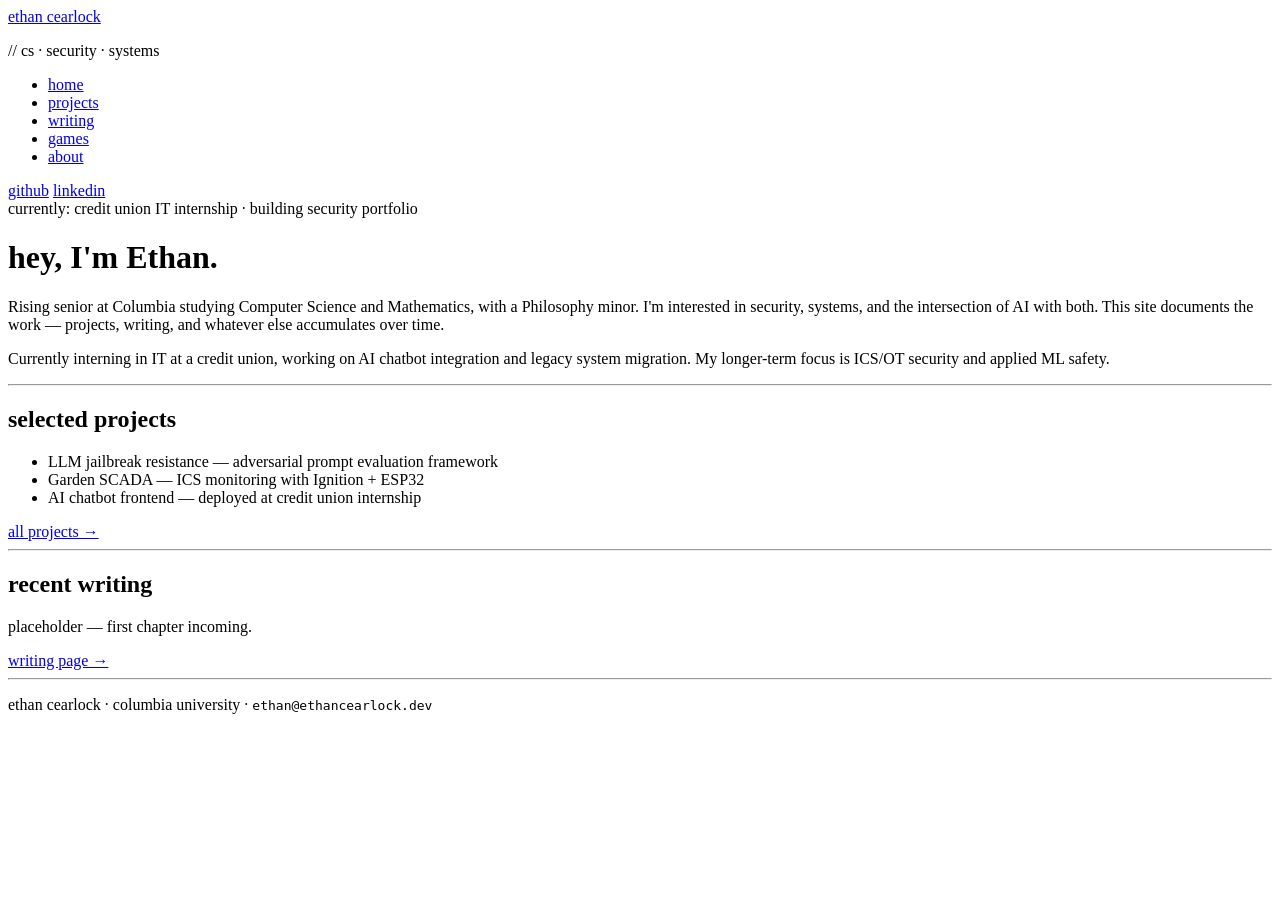
==== index.html @ a4ccde6e "test one of website, homepage and default css" ====
<!DOCTYPE html>
<html lang="en">

<head>
  <meta charset="UTF-8" />
  <!--
    viewport meta tag: tells mobile browsers not to zoom out and show
    a desktop-sized page. width=device-width makes the layout width
    match the screen. initial-scale=1 prevents auto-zoom.
  -->
  <meta name="viewport" content="width=device-width, initial-scale=1.0" />

  <!--
    These meta tags are what Google and link-preview cards (Slack,
    Discord, iMessage) read. Fill them in with real copy eventually.
  -->
  <meta name="description" content="Ethan Cearlock — CS & Math at Columbia. Security, systems, and applied ML." />

  <title>Ethan Cearlock</title>

  <!-- Single link to your shared stylesheet. Every page will have this. -->
  <link rel="stylesheet" href="css/style.css" />
</head>

<body>

  <!-- ===================== SIDEBAR ===================== -->
  <!--
    This whole block will be identical on every page.
    Later you may want to extract it with JS or a build tool,
    but copy-paste is fine while the site is small.
    The only thing that changes per page: which <a> gets class="active"
  -->
  <aside class="sidebar">
    <a href="index.html" class="sidebar-logo">ethan cearlock</a>
    <p class="sidebar-tagline">// cs · security · systems</p>

    <nav>
      <ul>
        <li><a href="index.html" class="active">home</a></li>
        <li><a href="projects.html">projects</a></li>
        <li><a href="writing.html">writing</a></li>
        <li><a href="games.html">games</a></li>
        <li><a href="about.html">about</a></li>
      </ul>
    </nav>

    <div class="sidebar-footer">
      <a href="https://github.com/yourusername" target="_blank" rel="noopener">github</a>
      <a href="https://linkedin.com/in/yourprofile" target="_blank" rel="noopener">linkedin</a>
    </div>
  </aside>
  <!--
    SECURITY NOTE — rel="noopener":
    Any link with target="_blank" (opens in new tab) should include
    rel="noopener noreferrer". Without it, the new tab can access
    your page via window.opener, which is a minor but real attack surface.
    This is already included above. Keep this habit on every external link.
  -->

  <!-- ===================== MAIN CONTENT ===================== -->
  <main class="main">

    <!-- Status indicator — the pulsing dot signals "active/online" -->
    <div class="status-badge">
      <span class="status-dot"></span>
      <span>currently: credit union IT internship · building security portfolio</span>
    </div>

    <!-- 
      h1 is your page's primary heading. There should only be one per page.
      Screen readers and search engines treat it as the page title.
    -->
    <h1>hey, I'm Ethan.</h1>

    <p>
      Rising senior at Columbia studying Computer Science and Mathematics,
      with a Philosophy minor. I'm interested in security, systems, and
      the intersection of AI with both. This site documents the work —
      projects, writing, and whatever else accumulates over time.
    </p>

    <p>
      Currently interning in IT at a credit union, working on AI chatbot
      integration and legacy system migration. My longer-term focus is
      ICS/OT security and applied ML safety.
    </p>

    <hr class="section-divider" />

    <h2>selected projects</h2>
    <!--
      ul = unordered list, li = list item.
      class="project-list" hooks into the styles in style.css.
      These will eventually link to dedicated project pages.
    -->
    <ul class="project-list">
      <li>LLM jailbreak resistance — adversarial prompt evaluation framework</li>
      <li>Garden SCADA — ICS monitoring with Ignition + ESP32</li>
      <li>AI chatbot frontend — deployed at credit union internship</li>
    </ul>

    <a href="projects.html">all projects →</a>

    <hr class="section-divider" />

    <h2>recent writing</h2>
    <p class="muted">placeholder — first chapter incoming.</p>
    <a href="writing.html">writing page →</a>

    <hr class="section-divider" />

    <!--
      The <footer> element is semantic HTML — it tells browsers and
      screen readers this is footer content, not main content.
      Doesn't change appearance by itself, just meaning.
    -->
    <footer>
      <p class="muted">
        ethan cearlock · columbia university · 
        <code>ethan@ethancearlock.dev</code>
      </p>
    </footer>

  </main>

</body>
</html>
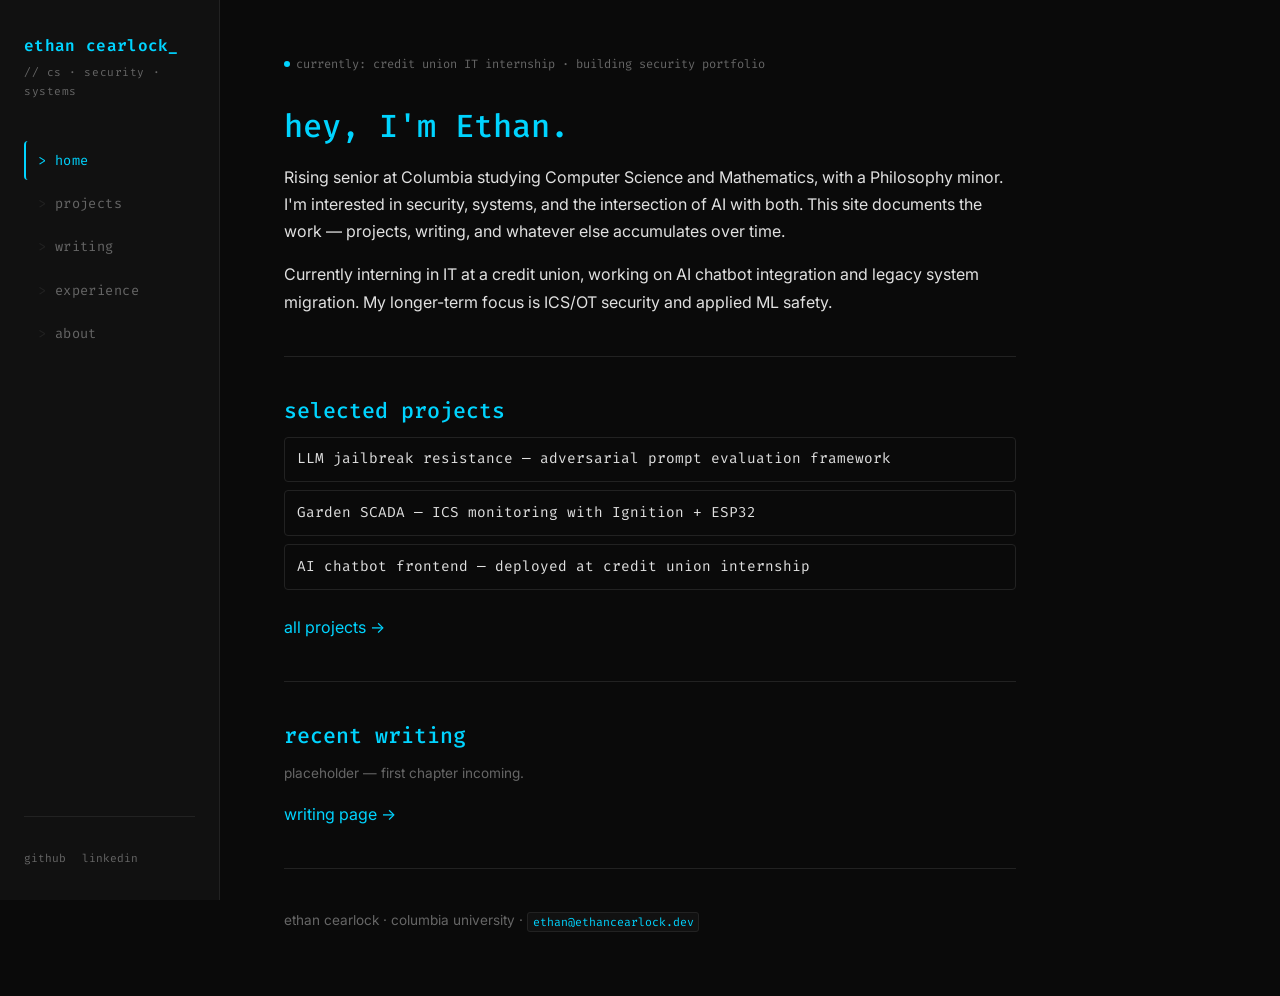
==== commit 52218eb6: "added pictures and words to my placeholders, removed some comments" ====
--- a/index.html
+++ b/index.html
@@ -40,7 +40,7 @@
         <li><a href="index.html" class="active">home</a></li>
         <li><a href="projects.html">projects</a></li>
         <li><a href="writing.html">writing</a></li>
-        <li><a href="games.html">games</a></li>
+        <li><a href="experience.html">experience</a></li>
         <li><a href="about.html">about</a></li>
       </ul>
     </nav>
--- a/css/style.css
+++ b/css/style.css
@@ -0,0 +1,383 @@
+/* ============================================================
+   style.css — ethancearlock.dev global stylesheet
+   ============================================================ */
+
+/* --- Google Fonts import --- */
+@import url('https://fonts.googleapis.com/css2?family=Fira+Code:wght@300;400;500;600&family=Inter:wght@300;400;500;600&display=swap');
+
+/* --- CSS custom properties (variables) ---
+   Change a value here and it updates everywhere on the site.
+   This is how you'll tweak colors, fonts, spacing globally. */
+:root {
+  --bg:          #0a0a0a;       /* near-black background */
+  --bg-surface:  #111111;       /* slightly lighter for cards/sidebar */
+  --bg-hover:    #1a1a1a;       /* hover state for nav items */
+  --border:      #222222;       /* subtle borders */
+
+  --text:        #e0e0e0;       /* primary body text — off-white, easier on eyes than pure white */
+  --text-muted:  #666666;       /* secondary/meta text */
+  --accent:      #00d4ff;       /* cyan — headings, links, highlights */
+  --accent-dim:  #008fab;       /* dimmer cyan for hover states */
+
+  --font-mono:   'Fira Code', monospace;   /* headings, code, nav, anything "technical" */
+  --font-body:   'Inter', sans-serif;      /* body text, descriptions, prose */
+
+  --sidebar-w:   220px;         /* sidebar width — change this one value to resize it */
+  --transition:  150ms ease;
+}
+
+/* --- Reset & base --- */
+*, *::before, *::after {
+  box-sizing: border-box;
+  margin: 0;
+  padding: 0;
+}
+
+html {
+  font-size: 16px;
+  scroll-behavior: smooth;
+}
+
+body {
+  background-color: var(--bg);
+  color: var(--text);
+  font-family: var(--font-body);
+  font-weight: 400;
+  line-height: 1.7;
+  min-height: 100vh;
+  display: flex;                /* sidebar + main side by side */
+}
+
+/* --- Sidebar navigation --- */
+/* The sidebar is position:sticky so it stays visible as you scroll */
+.sidebar {
+  width: var(--sidebar-w);
+  min-height: 100vh;
+  background-color: var(--bg-surface);
+  border-right: 1px solid var(--border);
+  padding: 2rem 1.5rem;
+  display: flex;
+  flex-direction: column;
+  position: sticky;
+  top: 0;
+  align-self: flex-start;      /* prevents sidebar from stretching full page height */
+  height: 100vh;
+  overflow-y: auto;
+}
+
+.sidebar-logo {
+  font-family: var(--font-mono);
+  font-size: 1rem;
+  font-weight: 600;
+  color: var(--accent);
+  text-decoration: none;
+  letter-spacing: 0.02em;
+  margin-bottom: 0.25rem;
+  display: block;
+}
+
+/* The blinking cursor after your name — purely CSS, no JS */
+.sidebar-logo::after {
+  content: '_';
+  animation: blink 1.2s step-end infinite;
+}
+
+@keyframes blink {
+  0%, 100% { opacity: 1; }
+  50%       { opacity: 0; }
+}
+
+.sidebar-tagline {
+  font-family: var(--font-mono);
+  font-size: 0.7rem;
+  color: var(--text-muted);
+  margin-bottom: 2.5rem;
+  letter-spacing: 0.05em;
+}
+
+/* nav element wraps the ul list of links */
+.sidebar nav {
+  flex: 1;
+}
+
+.sidebar nav ul {
+  list-style: none;             /* removes bullet points */
+  display: flex;
+  flex-direction: column;
+  gap: 0.25rem;
+}
+
+.sidebar nav a {
+  font-family: var(--font-mono);
+  font-size: 0.85rem;
+  color: var(--text-muted);
+  text-decoration: none;
+  display: block;
+  padding: 0.5rem 0.75rem;
+  border-radius: 4px;
+  border-left: 2px solid transparent;
+  transition: color var(--transition), background var(--transition), border-color var(--transition);
+  letter-spacing: 0.03em;
+}
+
+/* Prefix each nav link with > in CSS — no need to type it in HTML */
+.sidebar nav a::before {
+  content: '> ';
+  color: var(--border);
+  transition: color var(--transition);
+}
+
+.sidebar nav a:hover {
+  color: var(--text);
+  background: var(--bg-hover);
+  border-left-color: var(--accent);
+}
+
+.sidebar nav a:hover::before {
+  color: var(--accent);
+}
+
+/* .active class marks the current page — you'll add this manually per page */
+.sidebar nav a.active {
+  color: var(--accent);
+  border-left-color: var(--accent);
+}
+
+.sidebar nav a.active::before {
+  color: var(--accent);
+}
+
+/* Social/footer links at bottom of sidebar */
+.sidebar-footer {
+  margin-top: auto;
+  padding-top: 2rem;
+  border-top: 1px solid var(--border);
+  display: flex;
+  gap: 1rem;
+}
+
+.sidebar-footer a {
+  font-family: var(--font-mono);
+  font-size: 0.7rem;
+  color: var(--text-muted);
+  text-decoration: none;
+  transition: color var(--transition);
+}
+
+.sidebar-footer a:hover {
+  color: var(--accent);
+}
+
+/* --- Main content area --- */
+.main {
+  flex: 1;                      /* takes all remaining horizontal space */
+  padding: 3rem 4rem;
+  max-width: 860px;             /* keeps line length readable */
+}
+
+/* --- Typography --- */
+/* h1–h3 use Fira Code and cyan; h4+ use Inter */
+h1, h2, h3 {
+  font-family: var(--font-mono);
+  color: var(--accent);
+  font-weight: 500;
+  line-height: 1.3;
+}
+
+h1 { font-size: 2rem;   margin-bottom: 1rem; }
+h2 { font-size: 1.35rem; margin-bottom: 0.75rem; margin-top: 2.5rem; }
+h3 { font-size: 1.05rem; margin-bottom: 0.5rem; margin-top: 1.5rem; }
+
+h4, h5, h6 {
+  font-family: var(--font-body);
+  color: var(--text);
+  font-weight: 600;
+}
+
+p {
+  margin-bottom: 1rem;
+  color: var(--text);
+}
+
+a {
+  color: var(--accent);
+  text-decoration: none;
+  transition: color var(--transition);
+}
+
+a:hover {
+  color: var(--accent-dim);
+  text-decoration: underline;
+}
+
+/* Inline code spans — wrapping a word in <code> makes it look like this */
+code {
+  font-family: var(--font-mono);
+  font-size: 0.85em;
+  color: var(--accent);
+  background: var(--bg-surface);
+  padding: 0.15em 0.4em;
+  border-radius: 3px;
+  border: 1px solid var(--border);
+}
+
+/* Muted/secondary text — apply class="muted" to any element */
+.muted {
+  color: var(--text-muted);
+  font-size: 0.85rem;
+}
+
+/* --- Section divider --- */
+.section-divider {
+  border: none;
+  border-top: 1px solid var(--border);
+  margin: 2.5rem 0;
+}
+
+/* --- Status badge — the "currently working on" indicator --- */
+.status-badge {
+  display: inline-flex;
+  align-items: center;
+  gap: 0.4rem;
+  font-family: var(--font-mono);
+  font-size: 0.75rem;
+  color: var(--text-muted);
+  margin-bottom: 2rem;
+}
+
+.status-dot {
+  width: 6px;
+  height: 6px;
+  border-radius: 50%;
+  background: var(--accent);
+  animation: pulse 2s ease-in-out infinite;
+}
+
+@keyframes pulse {
+  0%, 100% { opacity: 1; transform: scale(1); }
+  50%       { opacity: 0.4; transform: scale(0.8); }
+}
+
+/* --- Project list (for projects.html later) --- */
+.project-list {
+  list-style: none;
+  display: flex;
+  flex-direction: column;
+  gap: 0.5rem;
+  margin-bottom: 1.5rem;
+}
+
+.project-list li {
+  font-family: var(--font-mono);
+  font-size: 0.9rem;
+  padding: 0.6rem 0.75rem;
+  border: 1px solid var(--border);
+  border-radius: 4px;
+  transition: border-color var(--transition), background var(--transition);
+}
+
+.project-list li:hover {
+  border-color: var(--accent);
+  background: var(--bg-surface);
+}
+
+/* --- Responsive: collapse sidebar on small screens ---
+   On mobile the sidebar becomes a top bar.
+   You won't need this for a while but it's here. */
+@media (max-width: 768px) {
+  body {
+    flex-direction: column;
+  }
+
+  .sidebar {
+    width: 100%;
+    height: auto;
+    min-height: unset;
+    position: static;
+    border-right: none;
+    border-bottom: 1px solid var(--border);
+    padding: 1.25rem 1.5rem;
+  }
+
+  .sidebar nav ul {
+    flex-direction: row;
+    flex-wrap: wrap;
+    gap: 0.5rem;
+  }
+
+  .sidebar-footer {
+    display: none;
+  }
+
+  .main {
+    padding: 2rem 1.5rem;
+  }
+}
+
+/* --- Writing entries (writing.html) --- */
+.writing-entry {
+  margin-bottom: 2rem;
+}
+
+.writing-meta {
+  display: flex;
+  align-items: center;
+  gap: 0.75rem;
+  margin-bottom: 0.4rem;
+}
+
+.writing-year {
+  font-family: var(--font-mono);
+  font-size: 0.78rem;
+  color: var(--accent);
+}
+
+.writing-tag {
+  font-family: var(--font-mono);
+  font-size: 0.68rem;
+  color: var(--text-muted);
+  border: 1px solid var(--border);
+  padding: 0.1em 0.45em;
+  border-radius: 3px;
+}
+
+.writing-title {
+  font-family: var(--font-mono);
+  font-size: 1rem;
+  font-weight: 500;
+  color: var(--text);
+  margin-bottom: 0.4rem;
+}
+
+.writing-title a {
+  color: var(--text);
+}
+
+.writing-title a:hover {
+  color: var(--accent);
+  text-decoration: none;
+}
+
+.writing-desc {
+  font-size: 0.9rem;
+  color: var(--text-muted);
+  margin-bottom: 0.75rem;
+}
+
+.writing-link {
+  font-family: var(--font-mono);
+  font-size: 0.82rem;
+  color: var(--accent);
+  text-decoration: none;
+  border: 1px solid var(--accent);
+  padding: 0.35em 0.8em;
+  border-radius: 4px;
+  display: inline-block;
+  transition: background 150ms ease, color 150ms ease;
+}
+
+.writing-link:hover {
+  background: var(--accent);
+  color: var(--bg);
+  text-decoration: none;
+}
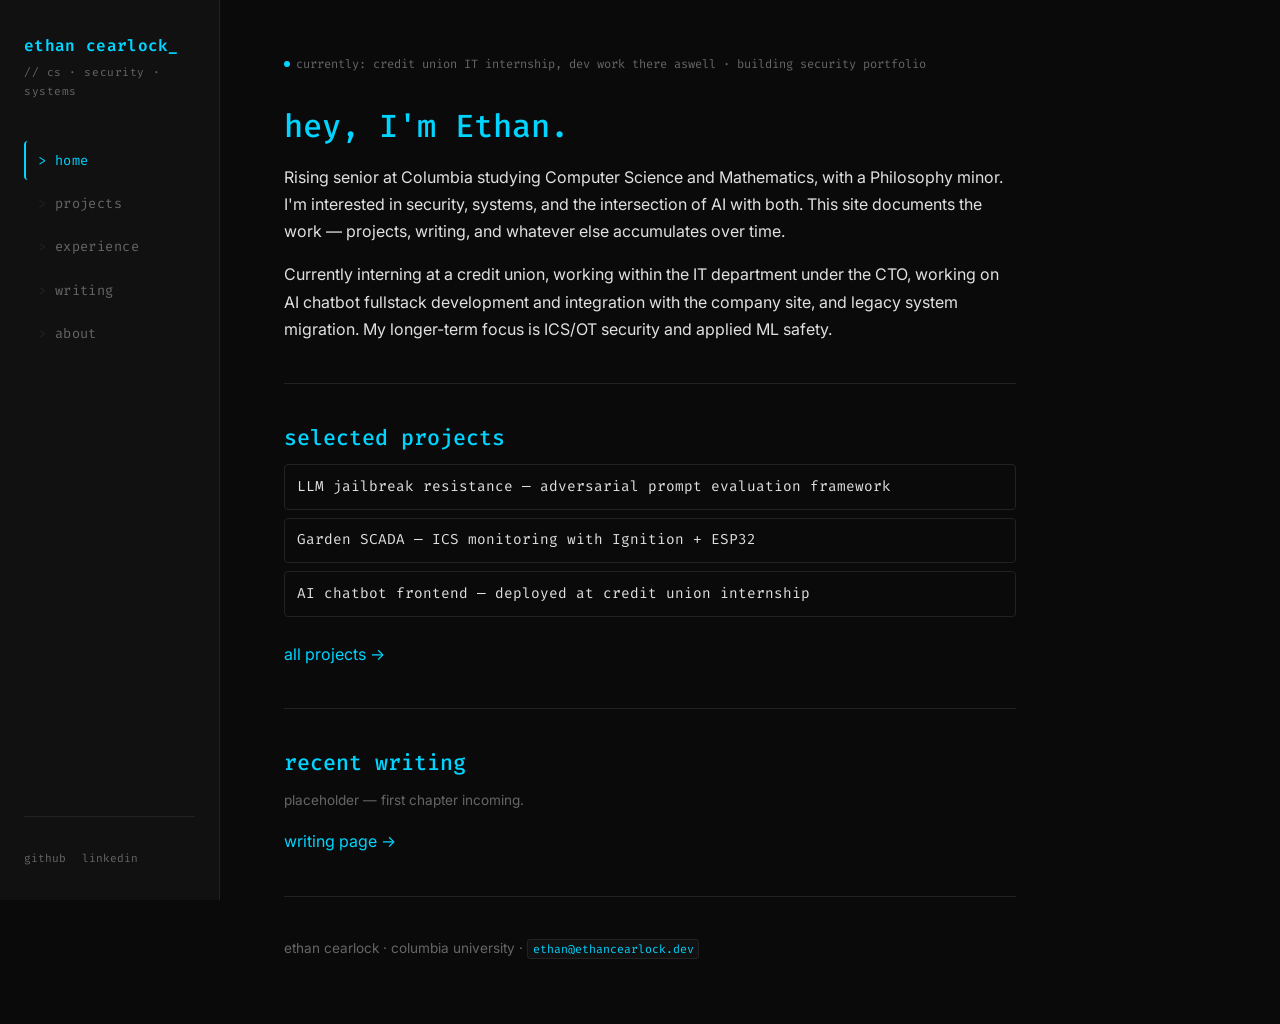
==== commit 843cb903: "updated left bar, writing section almost complete" ====
--- a/index.html
+++ b/index.html
@@ -39,15 +39,15 @@
       <ul>
         <li><a href="index.html" class="active">home</a></li>
         <li><a href="projects.html">projects</a></li>
+        <li><a href="experience.html">experience</a></li>
         <li><a href="writing.html">writing</a></li>
-        <li><a href="experience.html">experience</a></li>
         <li><a href="about.html">about</a></li>
       </ul>
     </nav>
 
     <div class="sidebar-footer">
-      <a href="https://github.com/yourusername" target="_blank" rel="noopener">github</a>
-      <a href="https://linkedin.com/in/yourprofile" target="_blank" rel="noopener">linkedin</a>
+      <a href="https://github.com/AnotherNovice" target="_blank" rel="noopener">github</a>
+      <a href="https://linkedin.com/in/ethan-cearlock" target="_blank" rel="noopener">linkedin</a>
     </div>
   </aside>
   <!--
@@ -64,7 +64,7 @@
     <!-- Status indicator — the pulsing dot signals "active/online" -->
     <div class="status-badge">
       <span class="status-dot"></span>
-      <span>currently: credit union IT internship · building security portfolio</span>
+      <span>currently: credit union IT internship, dev work there aswell · building security portfolio</span>
     </div>
 
     <!-- 
@@ -81,9 +81,9 @@
     </p>
 
     <p>
-      Currently interning in IT at a credit union, working on AI chatbot
-      integration and legacy system migration. My longer-term focus is
-      ICS/OT security and applied ML safety.
+      Currently interning at a credit union, working within the IT department under the CTO, 
+      working on AI chatbot fullstack development and integration with the company site, 
+      and legacy system migration. My longer-term focus is ICS/OT security and applied ML safety.
     </p>
 
     <hr class="section-divider" />
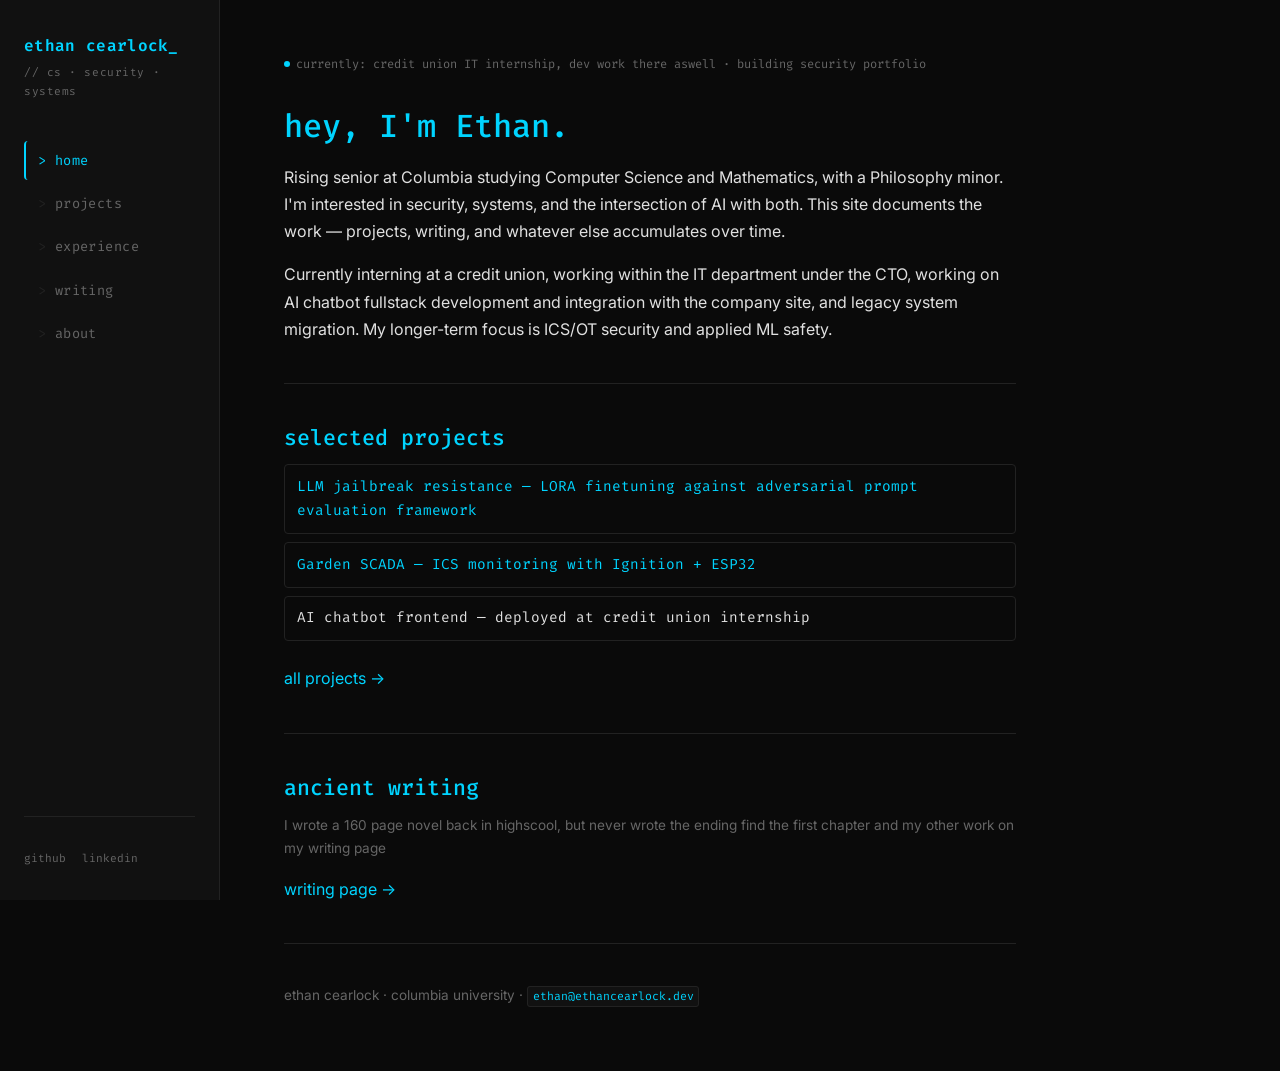
==== commit f2011b87: "added writing" ====
--- a/index.html
+++ b/index.html
@@ -95,8 +95,8 @@
       These will eventually link to dedicated project pages.
     -->
     <ul class="project-list">
-      <li>LLM jailbreak resistance — adversarial prompt evaluation framework</li>
-      <li>Garden SCADA — ICS monitoring with Ignition + ESP32</li>
+      <li><a  href="https://github.com/AnotherNovice/llm-jailbreak-resistance" target="_blank" rel="noopener noreferrer"> LLM jailbreak resistance — LORA finetuning against adversarial prompt evaluation framework</a></li>
+      <li><a href="projects/automated-garden.html">Garden SCADA — ICS monitoring with Ignition + ESP32</a></li>
       <li>AI chatbot frontend — deployed at credit union internship</li>
     </ul>
 
@@ -104,8 +104,8 @@
 
     <hr class="section-divider" />
 
-    <h2>recent writing</h2>
-    <p class="muted">placeholder — first chapter incoming.</p>
+    <h2>ancient writing</h2>
+    <p class="muted">I wrote a 160 page novel back in highscool, but never wrote the ending find the first chapter and my other work on my writing page</p>
     <a href="writing.html">writing page →</a>
 
     <hr class="section-divider" />
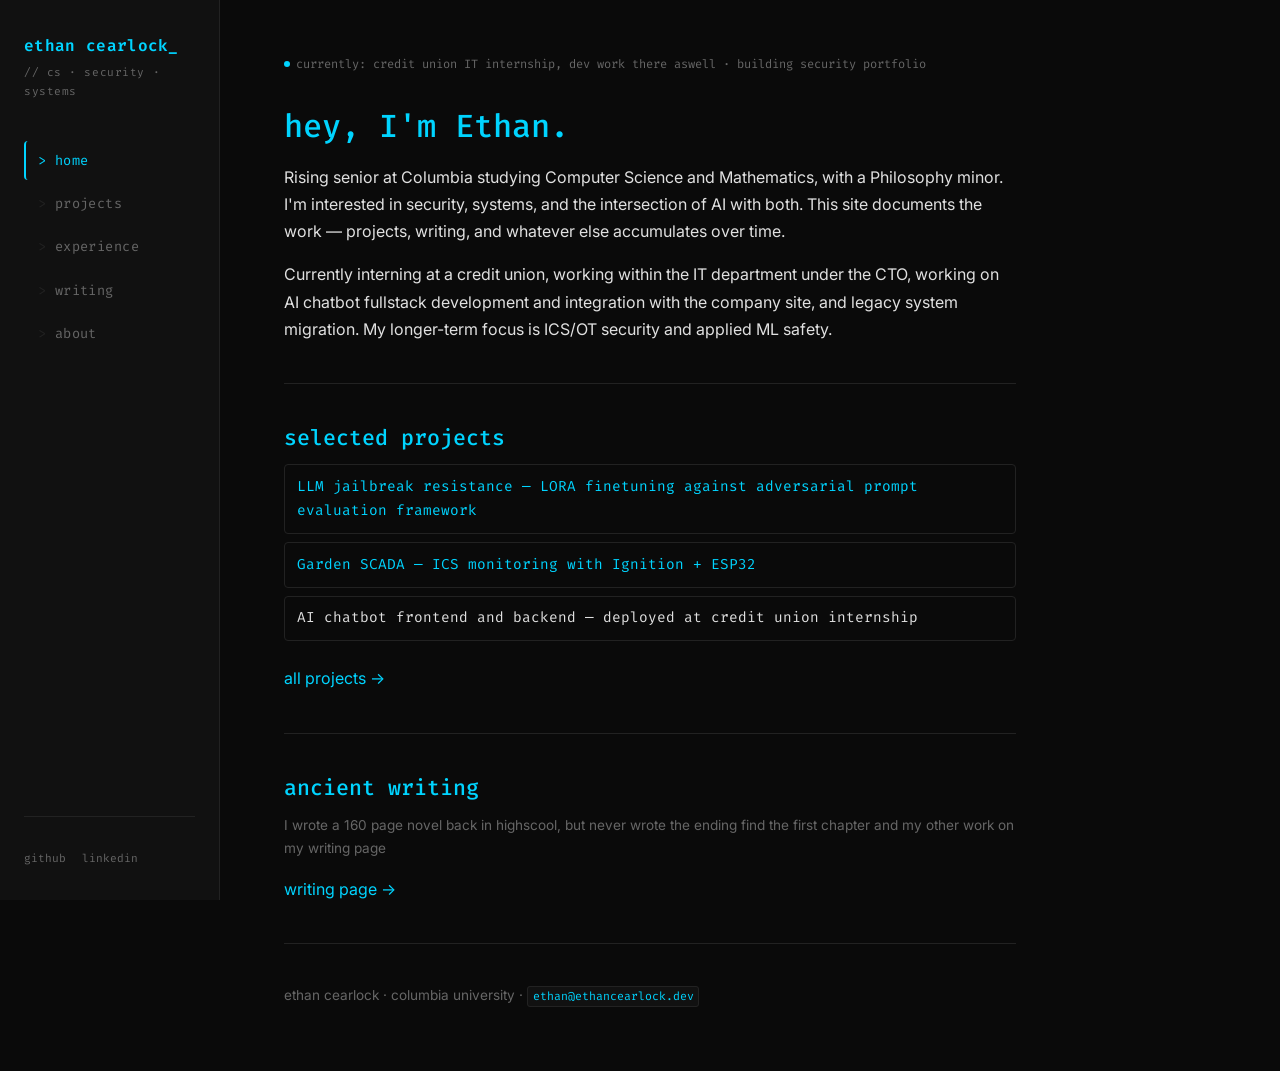
==== commit 7e369742: "more minor typo corrections" ====
--- a/index.html
+++ b/index.html
@@ -97,7 +97,7 @@
     <ul class="project-list">
       <li><a  href="https://github.com/AnotherNovice/llm-jailbreak-resistance" target="_blank" rel="noopener noreferrer"> LLM jailbreak resistance — LORA finetuning against adversarial prompt evaluation framework</a></li>
       <li><a href="projects/automated-garden.html">Garden SCADA — ICS monitoring with Ignition + ESP32</a></li>
-      <li>AI chatbot frontend — deployed at credit union internship</li>
+      <li>AI chatbot frontend and backend — deployed at credit union internship</li>
     </ul>
 
     <a href="projects.html">all projects →</a>
